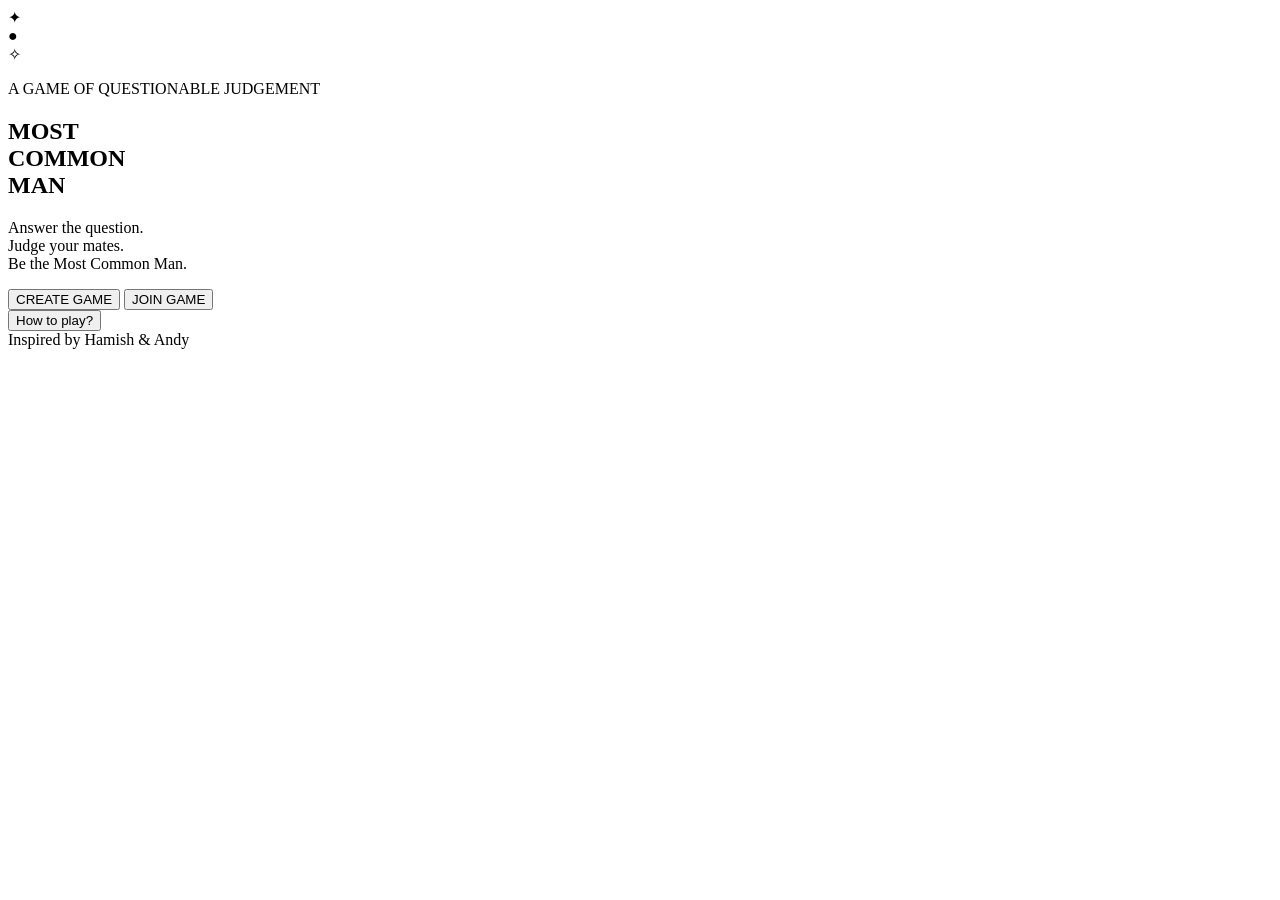
==== index.html @ abdc2edd "Create index.html" ====
<!DOCTYPE html>
<html lang="en">
<head>
    <meta charset="UTF-8">
    <meta name="viewport" content="width=device-width, initial-scale=1.0">

    <title>Most Common Man</title>

    <link rel="stylesheet" href="style.css">
</head>

<body>

    <main class="title-screen">

        <div class="decor decoration-one">✦</div>
        <div class="decor decoration-two">●</div>
        <div class="decor decoration-three">✧</div>

        <section class="title-content">

            <p class="eyebrow">A GAME OF QUESTIONABLE JUDGEMENT</p>

            <h1>
                MOST<br>
                COMMON<br>
                <span>MAN</span>
            </h1>

            <p class="subtitle">
                Answer the question.<br>
                Judge your mates.<br>
                Be the Most Common Man.
            </p>

            <div class="menu-buttons">
                <button class="primary-button" onclick="createGame()">
                    CREATE GAME
                </button>

                <button class="secondary-button" onclick="joinGame()">
                    JOIN GAME
                </button>
            </div>

            <button class="how-to-play" onclick="showHowToPlay()">
                How to play?
            </button>

        </section>

        <footer>
            Inspired by Hamish & Andy
        </footer>

    </main>

    <script src="script.js"></script>
</body>
</html>
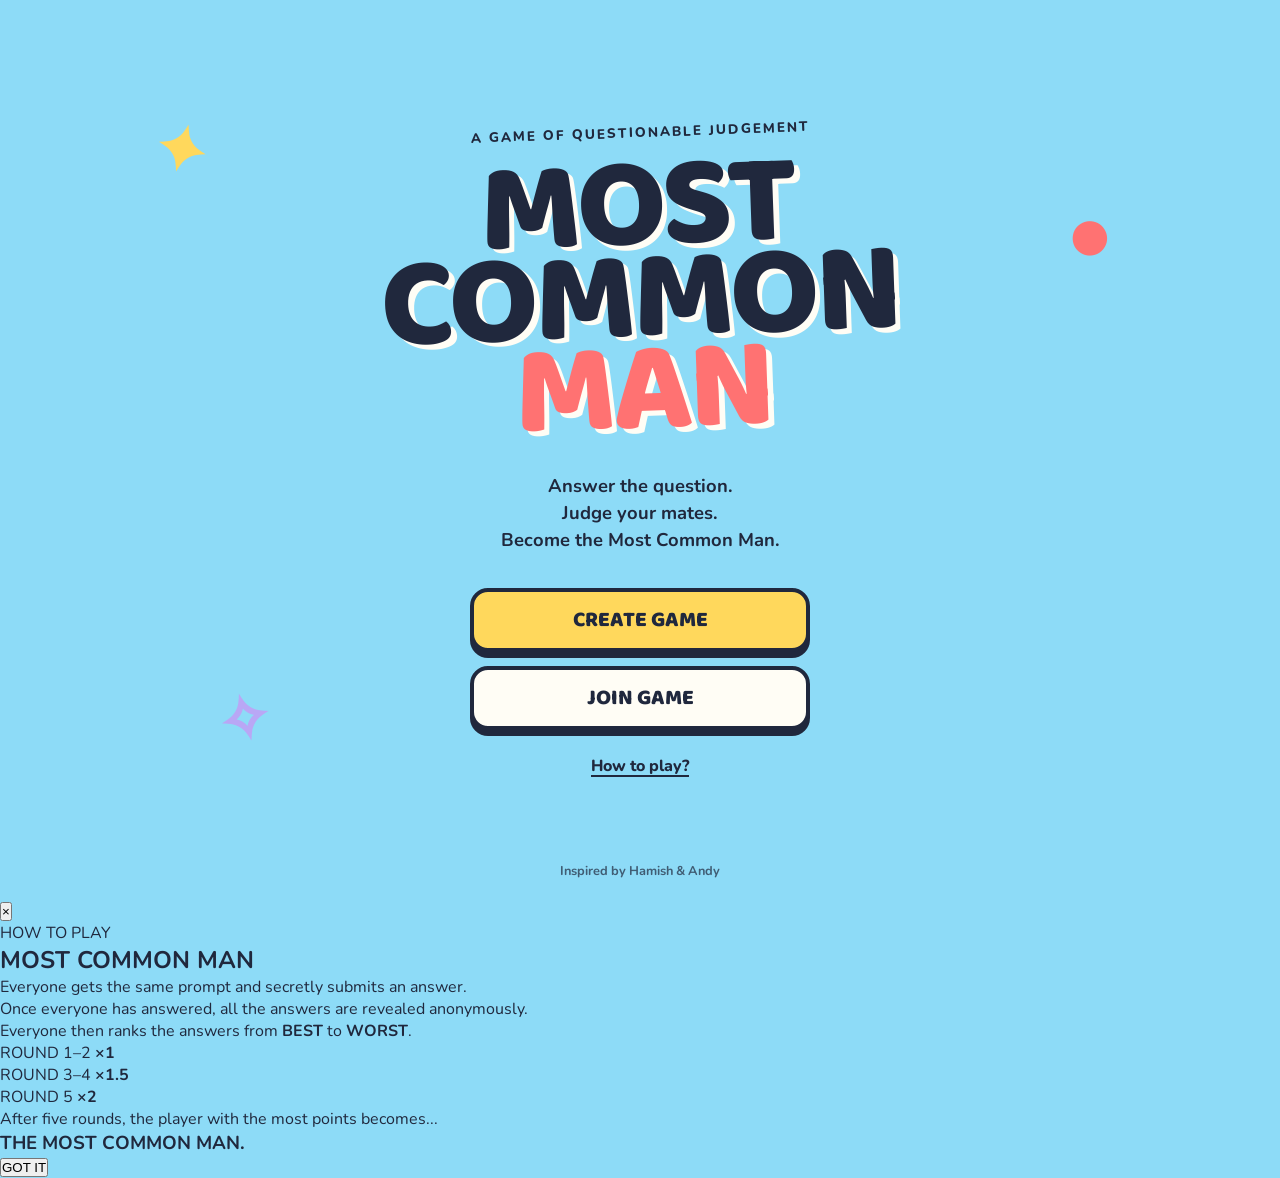
==== commit 7f727f49: "Update subtitle and add how to play modal" ====
--- a/index.html
+++ b/index.html
@@ -30,7 +30,7 @@
             <p class="subtitle">
                 Answer the question.<br>
                 Judge your mates.<br>
-                Be the Most Common Man.
+                Become the Most Common Man.
             </p>
 
             <div class="menu-buttons">
@@ -55,6 +55,70 @@
 
     </main>
 
+
+    <!-- HOW TO PLAY MODAL -->
+
+    <div class="modal-overlay" id="howToPlayModal">
+
+        <div class="how-to-modal">
+
+            <button class="close-modal" onclick="closeHowToPlay()">
+                ×
+            </button>
+
+            <p class="modal-label">HOW TO PLAY</p>
+
+            <h2>MOST COMMON MAN</h2>
+
+            <p>
+                Everyone gets the same prompt and secretly submits an answer.
+            </p>
+
+            <p>
+                Once everyone has answered, all the answers are revealed
+                anonymously.
+            </p>
+
+            <p>
+                Everyone then ranks the answers from
+                <strong>BEST</strong> to <strong>WORST</strong>.
+            </p>
+
+            <div class="scoring-box">
+
+                <div>
+                    <span>ROUND 1–2</span>
+                    <strong>×1</strong>
+                </div>
+
+                <div>
+                    <span>ROUND 3–4</span>
+                    <strong>×1.5</strong>
+                </div>
+
+                <div>
+                    <span>ROUND 5</span>
+                    <strong>×2</strong>
+                </div>
+
+            </div>
+
+            <p class="modal-ending">
+                After five rounds, the player with the most points becomes...
+            </p>
+
+            <h3>THE MOST COMMON MAN.</h3>
+
+            <button class="close-button" onclick="closeHowToPlay()">
+                GOT IT
+            </button>
+
+        </div>
+
+    </div>
+
+
     <script src="script.js"></script>
+
 </body>
 </html>
--- a/style.css
+++ b/style.css
@@ -0,0 +1,279 @@
+/* ================================
+   MOST COMMON MAN
+   Global Styles
+================================ */
+
+@import url('https://fonts.googleapis.com/css2?family=Baloo+2:wght@400;600;700;800&family=Nunito:wght@400;600;700;800&display=swap');
+
+:root {
+    --blue: #8DDBF7;
+    --blue-dark: #4DB9E3;
+    --yellow: #FFD85C;
+    --coral: #FF7272;
+    --green: #8DDBA8;
+    --purple: #B9A7F5;
+
+    --navy: #20283D;
+    --white: #FFFDF5;
+}
+
+* {
+    box-sizing: border-box;
+    margin: 0;
+    padding: 0;
+}
+
+body {
+    font-family: "Nunito", sans-serif;
+    color: var(--navy);
+    background: var(--blue);
+}
+
+/* ================================
+   TITLE SCREEN
+================================ */
+
+.title-screen {
+    min-height: 100vh;
+    min-height: 100svh;
+
+    display: flex;
+    justify-content: center;
+    align-items: center;
+
+    position: relative;
+    overflow: hidden;
+
+    background: var(--blue);
+}
+
+/* ================================
+   TITLE CONTENT
+================================ */
+
+.title-content {
+    width: min(90%, 650px);
+    text-align: center;
+    position: relative;
+    z-index: 2;
+
+    padding: 40px 20px;
+}
+
+.eyebrow {
+    font-size: 0.85rem;
+    font-weight: 800;
+    letter-spacing: 2px;
+
+    margin-bottom: 10px;
+
+    transform: rotate(-2deg);
+}
+
+h1 {
+    font-family: "Baloo 2", sans-serif;
+    font-size: clamp(4.5rem, 14vw, 8rem);
+    font-weight: 800;
+    line-height: 0.72;
+
+    letter-spacing: -4px;
+
+    margin: 20px 0 35px;
+
+    transform: rotate(-2deg);
+
+    text-shadow:
+        5px 5px 0 var(--white);
+}
+
+h1 span {
+    color: var(--coral);
+}
+
+/* ================================
+   SUBTITLE
+================================ */
+
+.subtitle {
+    font-size: 1.15rem;
+    font-weight: 700;
+    line-height: 1.45;
+
+    margin-bottom: 35px;
+}
+
+/* ================================
+   BUTTONS
+================================ */
+
+.menu-buttons {
+    display: flex;
+    flex-direction: column;
+    align-items: center;
+    gap: 14px;
+}
+
+.menu-buttons button {
+    width: min(100%, 340px);
+    min-height: 64px;
+
+    border: 4px solid var(--navy);
+    border-radius: 18px;
+
+    font-family: "Baloo 2", sans-serif;
+    font-size: 1.35rem;
+    font-weight: 800;
+
+    color: var(--navy);
+
+    cursor: pointer;
+
+    box-shadow: 0 6px 0 var(--navy);
+
+    transition:
+        transform 0.12s ease,
+        box-shadow 0.12s ease;
+}
+
+.menu-buttons button:hover {
+    transform: translateY(-3px) rotate(-1deg);
+    box-shadow: 0 9px 0 var(--navy);
+}
+
+.menu-buttons button:active {
+    transform: translateY(4px);
+    box-shadow: 0 2px 0 var(--navy);
+}
+
+.primary-button {
+    background: var(--yellow);
+}
+
+.secondary-button {
+    background: var(--white);
+}
+
+/* ================================
+   HOW TO PLAY
+================================ */
+
+.how-to-play {
+    margin-top: 25px;
+
+    background: none;
+    border: none;
+
+    font-family: "Nunito", sans-serif;
+    font-size: 1rem;
+    font-weight: 800;
+
+    color: var(--navy);
+
+    cursor: pointer;
+
+    text-decoration: underline;
+    text-decoration-thickness: 2px;
+    text-underline-offset: 4px;
+}
+
+.how-to-play:hover {
+    color: var(--coral);
+}
+
+/* ================================
+   DECORATIONS
+================================ */
+
+.decor {
+    position: absolute;
+    z-index: 1;
+
+    font-weight: 800;
+    user-select: none;
+}
+
+.decoration-one {
+    top: 12%;
+    left: 12%;
+
+    font-size: 4rem;
+    color: var(--yellow);
+
+    transform: rotate(15deg);
+}
+
+.decoration-two {
+    right: 13%;
+    top: 20%;
+
+    font-size: 5rem;
+    color: var(--coral);
+
+    transform: rotate(-10deg);
+}
+
+.decoration-three {
+    bottom: 15%;
+    left: 17%;
+
+    font-size: 4rem;
+    color: var(--purple);
+
+    transform: rotate(-15deg);
+}
+
+/* ================================
+   FOOTER
+================================ */
+
+footer {
+    position: absolute;
+    bottom: 20px;
+
+    width: 100%;
+
+    text-align: center;
+
+    font-size: 0.8rem;
+    font-weight: 700;
+
+    opacity: 0.7;
+}
+
+/* ================================
+   MOBILE
+================================ */
+
+@media (max-width: 600px) {
+
+    .title-content {
+        padding: 30px 15px;
+    }
+
+    h1 {
+        font-size: clamp(4rem, 18vw, 6rem);
+        letter-spacing: -3px;
+    }
+
+    .subtitle {
+        font-size: 1rem;
+    }
+
+    .decoration-one {
+        left: 4%;
+        top: 8%;
+        font-size: 2.5rem;
+    }
+
+    .decoration-two {
+        right: 5%;
+        top: 14%;
+        font-size: 3rem;
+    }
+
+    .decoration-three {
+        left: 7%;
+        bottom: 12%;
+        font-size: 2.5rem;
+    }
+}
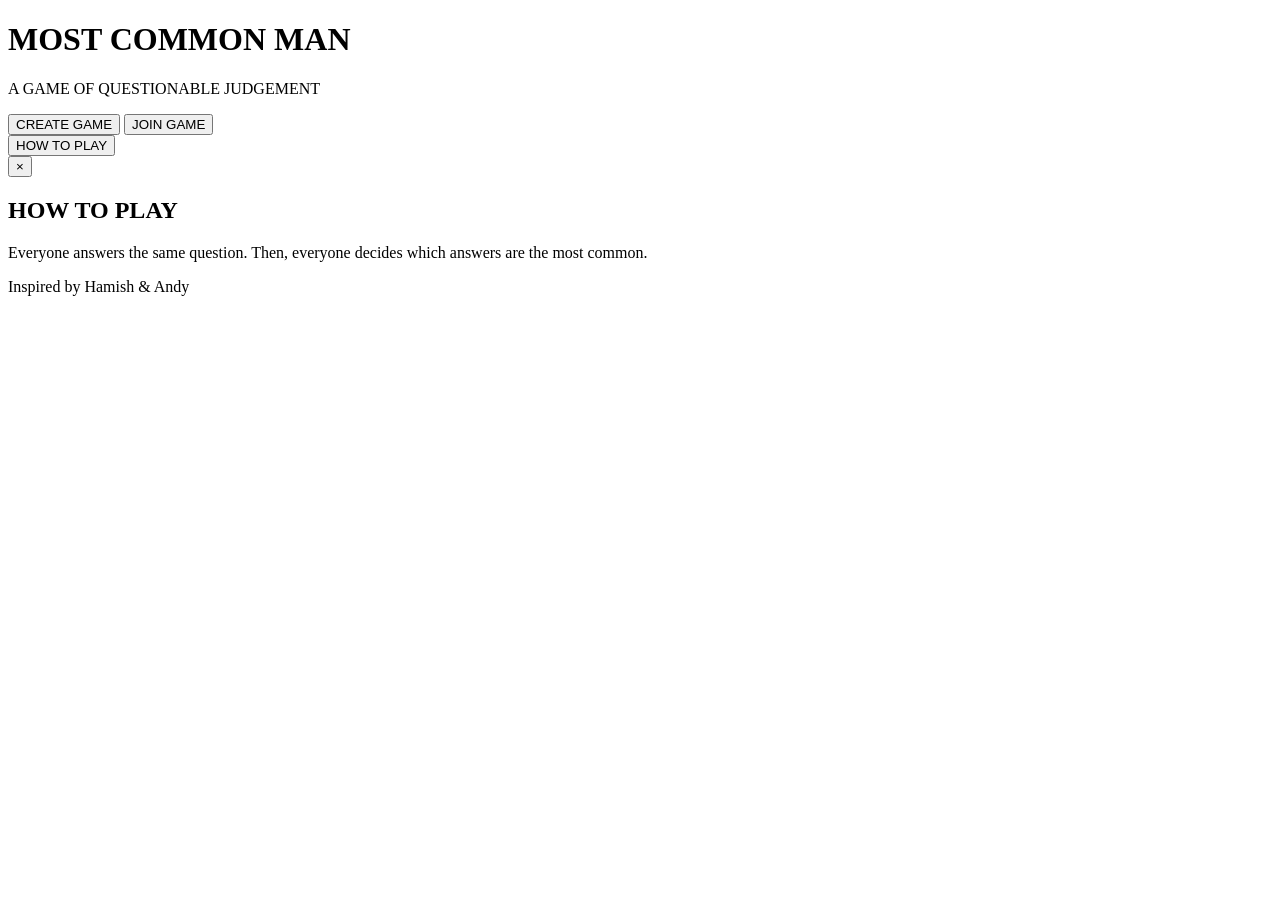
==== commit 103edda1: "Add initial HTML structure for Most Common Man game" ====
--- a/index.html
+++ b/index.html
@@ -3,7 +3,6 @@
 <head>
     <meta charset="UTF-8">
     <meta name="viewport" content="width=device-width, initial-scale=1.0">
-
     <title>Most Common Man</title>
 
     <link rel="stylesheet" href="style.css">
@@ -11,112 +10,35 @@
 
 <body>
 
-    <main class="title-screen">
+    <main>
+        <h1>MOST COMMON MAN</h1>
 
-        <div class="decor decoration-one">✦</div>
-        <div class="decor decoration-two">●</div>
-        <div class="decor decoration-three">✧</div>
+        <p>A GAME OF QUESTIONABLE JUDGEMENT</p>
 
-        <section class="title-content">
+        <div class="menu">
+            <button id="createGame">CREATE GAME</button>
+            <button id="joinGame">JOIN GAME</button>
+        </div>
 
-            <p class="eyebrow">A GAME OF QUESTIONABLE JUDGEMENT</p>
-
-            <h1>
-                MOST<br>
-                COMMON<br>
-                <span>MAN</span>
-            </h1>
-
-            <p class="subtitle">
-                Answer the question.<br>
-                Judge your mates.<br>
-                Become the Most Common Man.
-            </p>
-
-            <div class="menu-buttons">
-                <button class="primary-button" onclick="createGame()">
-                    CREATE GAME
-                </button>
-
-                <button class="secondary-button" onclick="joinGame()">
-                    JOIN GAME
-                </button>
-            </div>
-
-            <button class="how-to-play" onclick="showHowToPlay()">
-                How to play?
-            </button>
-
-        </section>
-
-        <footer>
-            Inspired by Hamish & Andy
-        </footer>
-
+        <button id="howToPlay">HOW TO PLAY</button>
     </main>
 
+    <div id="howToPlayModal" class="modal hidden">
+        <div class="modal-content">
+            <button id="closeModal" class="close-button">×</button>
 
-    <!-- HOW TO PLAY MODAL -->
-
-    <div class="modal-overlay" id="howToPlayModal">
-
-        <div class="how-to-modal">
-
-            <button class="close-modal" onclick="closeHowToPlay()">
-                ×
-            </button>
-
-            <p class="modal-label">HOW TO PLAY</p>
-
-            <h2>MOST COMMON MAN</h2>
+            <h2>HOW TO PLAY</h2>
 
             <p>
-                Everyone gets the same prompt and secretly submits an answer.
+                Everyone answers the same question.
+                Then, everyone decides which answers are the most common.
             </p>
-
-            <p>
-                Once everyone has answered, all the answers are revealed
-                anonymously.
-            </p>
-
-            <p>
-                Everyone then ranks the answers from
-                <strong>BEST</strong> to <strong>WORST</strong>.
-            </p>
-
-            <div class="scoring-box">
-
-                <div>
-                    <span>ROUND 1–2</span>
-                    <strong>×1</strong>
-                </div>
-
-                <div>
-                    <span>ROUND 3–4</span>
-                    <strong>×1.5</strong>
-                </div>
-
-                <div>
-                    <span>ROUND 5</span>
-                    <strong>×2</strong>
-                </div>
-
-            </div>
-
-            <p class="modal-ending">
-                After five rounds, the player with the most points becomes...
-            </p>
-
-            <h3>THE MOST COMMON MAN.</h3>
-
-            <button class="close-button" onclick="closeHowToPlay()">
-                GOT IT
-            </button>
-
         </div>
-
     </div>
 
+    <footer>
+        Inspired by Hamish & Andy
+    </footer>
 
     <script src="script.js"></script>
 
